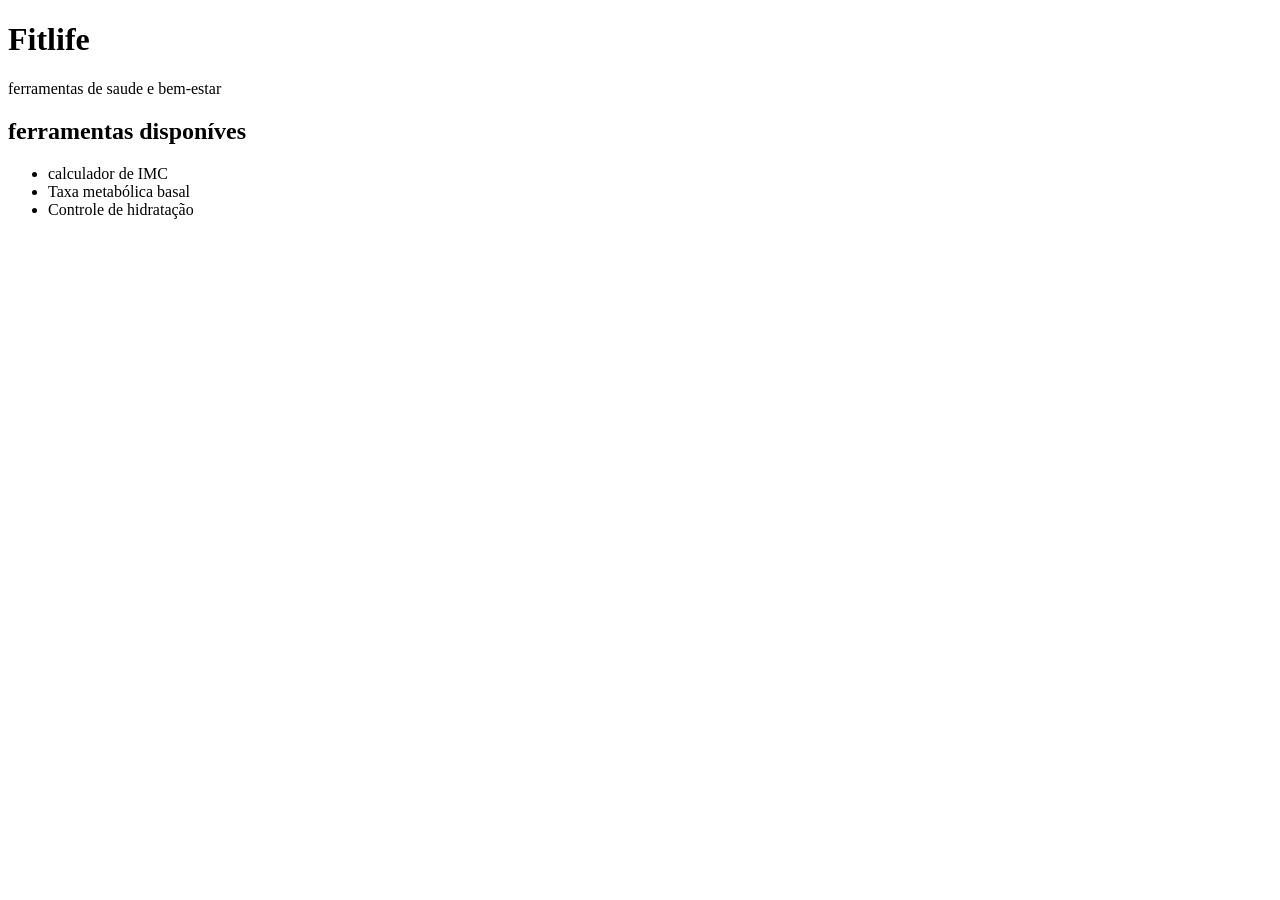
==== index.html @ 32861d5e "first commit" ====
<!DOCTYPE html>
<html lang="en">
<head>
    <meta charset="UTF-8">
    <meta name="viewport" content="width=device-width, initial-scale=1.0">
    <title>fitlife</title>
</head>
<body>


    <h1>Fitlife</h1>
    
    <p>ferramentas de saude e bem-estar</p>

    <h2>ferramentas disponíves</h2>

    <ul>
        <li>calculador de IMC</li>
        <li>Taxa metabólica basal</li>
        <li>Controle de hidratação</li>
    </ul>

</body>
</html>
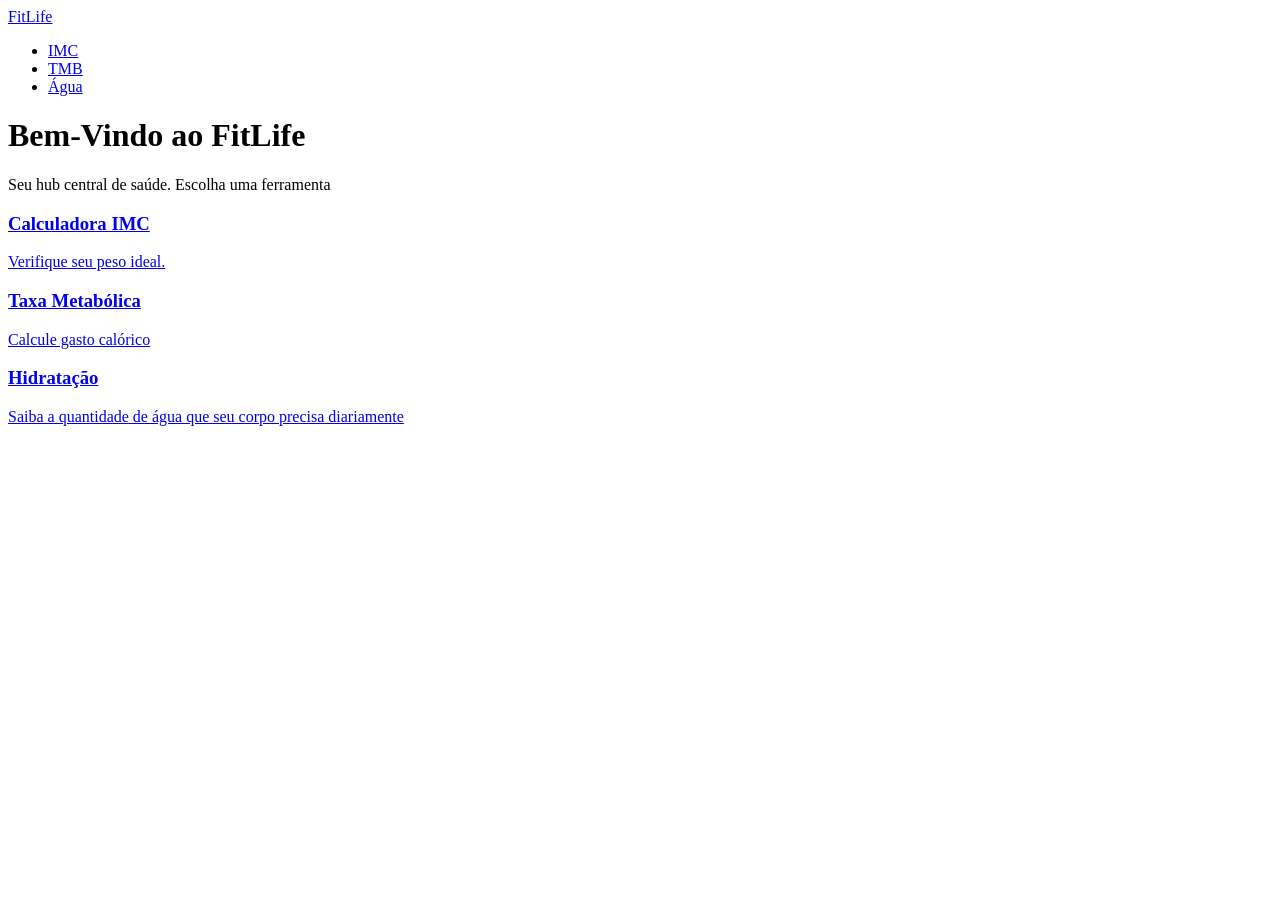
==== commit ed83670b: "finalizado html index.html" ====
--- a/index.html
+++ b/index.html
@@ -1,24 +1,55 @@
 <!DOCTYPE html>
-<html lang="en">
+<html lang="pt-BR">
 <head>
-    <meta charset="UTF-8">
-    <meta name="viewport" content="width=device-width, initial-scale=1.0">
-    <title>fitlife</title>
+<meta charset="UTF-8">
+<meta name="viewport" content="width=device-width, initial-scale=1.0">
+<link rel="preconnect" href="https://fonts.googleapis.com">
+<link rel="preconnect" href="https://fonts.gstatic.com" crossorigin>
+<link href="https://fonts.googleapis.com/css2?family=Poppins:ital,wght@0,100;0,200;0,300;0,400;0,500;0,600;0,700;0,800;0,900;1,100;1,200;1,300;1,400;1,500;1,600;1,700;1,800;1,900&display=swap%22 rel="stylesheet">
+<title>Fitlife</title>
 </head>
-<body>
-
-
-    <h1>Fitlife</h1>
-    
-    <p>ferramentas de saude e bem-estar</p>
-
-    <h2>ferramentas disponíves</h2>
-
-    <ul>
-        <li>calculador de IMC</li>
-        <li>Taxa metabólica basal</li>
-        <li>Controle de hidratação</li>
-    </ul>
-
+<body style="font-family: Poppins;">
+ 
+    <nav>
+        <a href="index.html">FitLife</a>
+ 
+        <ul>
+            <li><a href="pages/imc.html">IMC</a></li>
+            <li><a href="pages/tmb.html">TMB</a></li>
+            <li><a href="pages/water.html">Água</a></li>
+        </ul>
+    </nav>
+ 
+    <header>
+        <h1>Bem-Vindo ao FitLife</h1>
+        <p>Seu hub central de saúde. Escolha uma ferramenta</p>
+    </header>
+   
+ 
+ 
+    <main>
+        <section>
+           
+            <a href="pages/imc.html">
+               
+                <h3>Calculadora IMC</h3>
+                <p>Verifique seu peso ideal.</p>
+            </a>
+            <a href="pages/tmb.html">
+               
+                <h3>Taxa Metabólica</h3>
+                <p>Calcule gasto calórico</p>
+            </a>
+            <a href="pages/water.html">
+               
+                <h3>Hidratação</h3>
+                <p>Saiba a quantidade de água que seu corpo precisa diariamente</p>
+            </a>
+ 
+        </section>
+    </main>
+ 
+ 
 </body>
-</html>+</html>
+ 
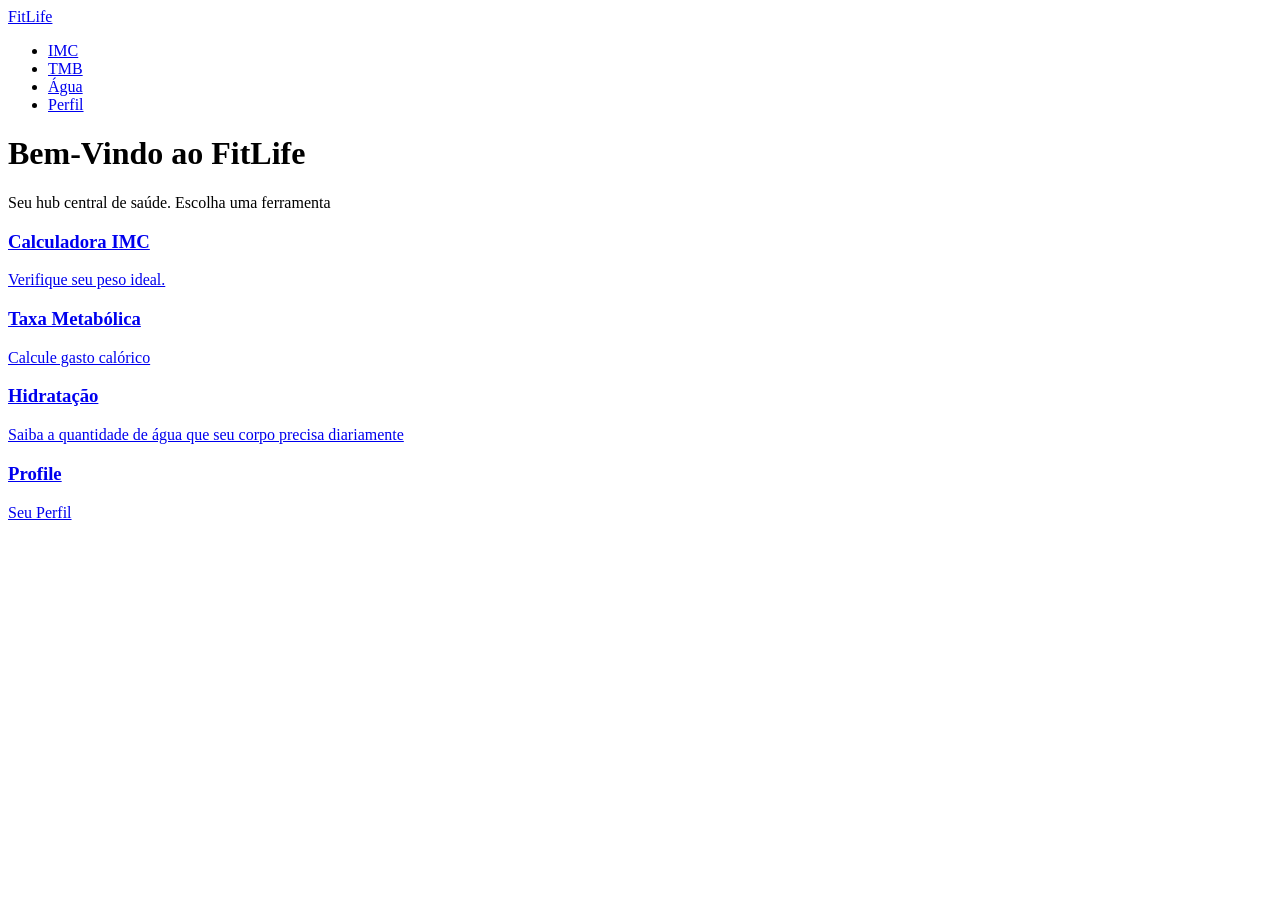
==== commit 4770940a: "adicionado profile.html" ====
--- a/index.html
+++ b/index.html
@@ -14,9 +14,10 @@
         <a href="index.html">FitLife</a>
  
         <ul>
-            <li><a href="pages/imc.html">IMC</a></li>
-            <li><a href="pages/tmb.html">TMB</a></li>
-            <li><a href="pages/water.html">Água</a></li>
+            <li><a href="paste/imc.html">IMC</a></li>
+            <li><a href="paste/tmb.html">TMB</a></li>
+            <li><a href="paste/water.html">Água</a></li>
+            <li><a href="paste/profile.html">Perfil</a></li>
         </ul>
     </nav>
  
@@ -30,20 +31,25 @@
     <main>
         <section>
            
-            <a href="pages/imc.html">
+            <a href="paste/imc.html">
                
                 <h3>Calculadora IMC</h3>
                 <p>Verifique seu peso ideal.</p>
             </a>
-            <a href="pages/tmb.html">
+            <a href="paste/tmb.html">
                
                 <h3>Taxa Metabólica</h3>
                 <p>Calcule gasto calórico</p>
             </a>
-            <a href="pages/water.html">
+            <a href="paste/water.html">
                
                 <h3>Hidratação</h3>
                 <p>Saiba a quantidade de água que seu corpo precisa diariamente</p>
+            </a>
+            <a href="paste/profile.html">
+                
+                <h3>Profile</h3>
+                <p>Seu Perfil</p>
             </a>
  
         </section>
@@ -51,5 +57,4 @@
  
  
 </body>
-</html>
- +</html>
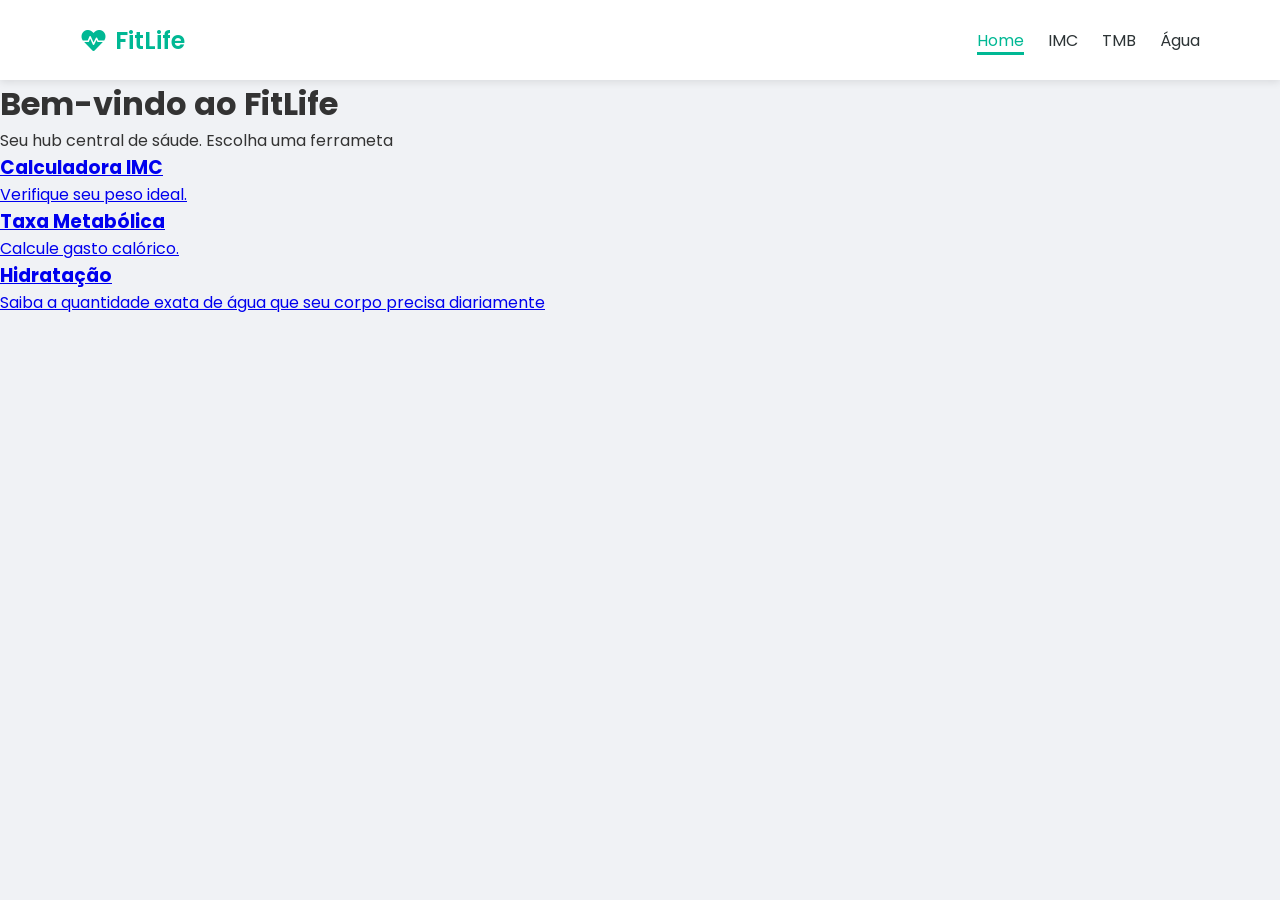
==== commit 140b4e1b: "iniciando css" ====
--- a/index.html
+++ b/index.html
@@ -1,60 +1,55 @@
 <!DOCTYPE html>
 <html lang="pt-BR">
 <head>
-<meta charset="UTF-8">
-<meta name="viewport" content="width=device-width, initial-scale=1.0">
-<link rel="preconnect" href="https://fonts.googleapis.com">
-<link rel="preconnect" href="https://fonts.gstatic.com" crossorigin>
-<link href="https://fonts.googleapis.com/css2?family=Poppins:ital,wght@0,100;0,200;0,300;0,400;0,500;0,600;0,700;0,800;0,900;1,100;1,200;1,300;1,400;1,500;1,600;1,700;1,800;1,900&display=swap%22 rel="stylesheet">
-<title>Fitlife</title>
+    <meta charset="UTF-8">
+    <meta name="viewport" content="width=device-width, initial-scale=1.0">
+    <link rel="preconnect" href="https://fonts.googleapis.com">
+    <link rel="preconnect" href="https://fonts.gstatic.com" crossorigin>
+    <link rel="stylesheet" href="css/styles.css">
+    <link
+    rel="stylesheet"
+    href="https://cdnjs.cloudflare.com/ajax/libs/font-awesome/6.0.0/css/all.min.css"
+    />
+    <link href="https://fonts.googleapis.com/css2?family=Poppins:ital,wght@0,100;0,200;0,300;0,400;0,500;0,600;0,700;0,800;0,900;1,100;1,200;1,300;1,400;1,500;1,600;1,700;1,800;1,900&display=swap" rel="stylesheet">
+    <title>Fitlife</title>
 </head>
-<body style="font-family: Poppins;">
+<body>  
  
     <nav>
-        <a href="index.html">FitLife</a>
+        <a class="logo" href="index.html">
+            <i class="fas fa-heartbeat"></i> FitLife
+        </a>
  
-        <ul>
-            <li><a href="paste/imc.html">IMC</a></li>
-            <li><a href="paste/tmb.html">TMB</a></li>
-            <li><a href="paste/water.html">Água</a></li>
-            <li><a href="paste/profile.html">Perfil</a></li>
+        <ul class="nav-links">
+            <li><a class="nav-link" id="nav-active" href="index.html">Home</a></li>
+            <li><a class="nav-link" href="pages/imc.html">IMC</a></li>
+            <li><a class="nav-link" href="pages/tmb.html">TMB</a></li>
+            <li><a class="nav-link" href="pages/water.html">Água</a></li>
         </ul>
     </nav>
  
     <header>
-        <h1>Bem-Vindo ao FitLife</h1>
-        <p>Seu hub central de saúde. Escolha uma ferramenta</p>
+        <h1>Bem-vindo ao FitLife</h1>
+        <p>Seu hub central de sáude. Escolha uma ferrameta</p>
     </header>
-   
- 
  
     <main>
         <section>
-           
-            <a href="paste/imc.html">
-               
+            <a href="pages/imc.html">
                 <h3>Calculadora IMC</h3>
                 <p>Verifique seu peso ideal.</p>
             </a>
-            <a href="paste/tmb.html">
-               
+            <a href="pages/tmb.html">
                 <h3>Taxa Metabólica</h3>
-                <p>Calcule gasto calórico</p>
+                <p>Calcule gasto calórico.</p>
             </a>
-            <a href="paste/water.html">
-               
+            <a href="pages/water.html">
                 <h3>Hidratação</h3>
-                <p>Saiba a quantidade de água que seu corpo precisa diariamente</p>
+                <p>Saiba a quantidade exata de água que seu corpo precisa diariamente</p>
             </a>
-            <a href="paste/profile.html">
-                
-                <h3>Profile</h3>
-                <p>Seu Perfil</p>
-            </a>
- 
         </section>
     </main>
  
- 
 </body>
-</html>+</html>
+ 
--- a/css/styles.css
+++ b/css/styles.css
@@ -0,0 +1,51 @@
+* {
+    margin: 0;
+    padding: 0;
+    box-sizing: border-box;
+}
+ 
+body {
+    font-family: 'Poppins', sans-serif;
+    background-color: #f0f2f5;
+    color: #333
+}
+ 
+nav {
+    /* flexbox */
+    display: flex;
+    justify-content: space-between;
+    align-items: center;
+ 
+    height: 80px;
+    background-color: #fff;
+    padding: 0 80px;
+    box-shadow: 0 2px 8px rgba(0 , 0, 0, 0.1);
+}
+ 
+.logo {
+    /* flexbox */
+    display: flex;
+    align-items: center;
+    gap: 8px;
+    font-size:24px;
+    color: #00b894;
+    text-decoration: none;
+    font-weight: 600;
+}
+ 
+.nav-links {
+    display: flex;
+    list-style: none;
+    gap: 24px
+}
+ 
+.nav-link {
+    text-decoration: none;
+    color: #2d3436;
+    font-size: 16px;
+}
+ 
+#nav-active {
+    border-bottom: 3px #00b894 solid;
+    color: #00b894
+}
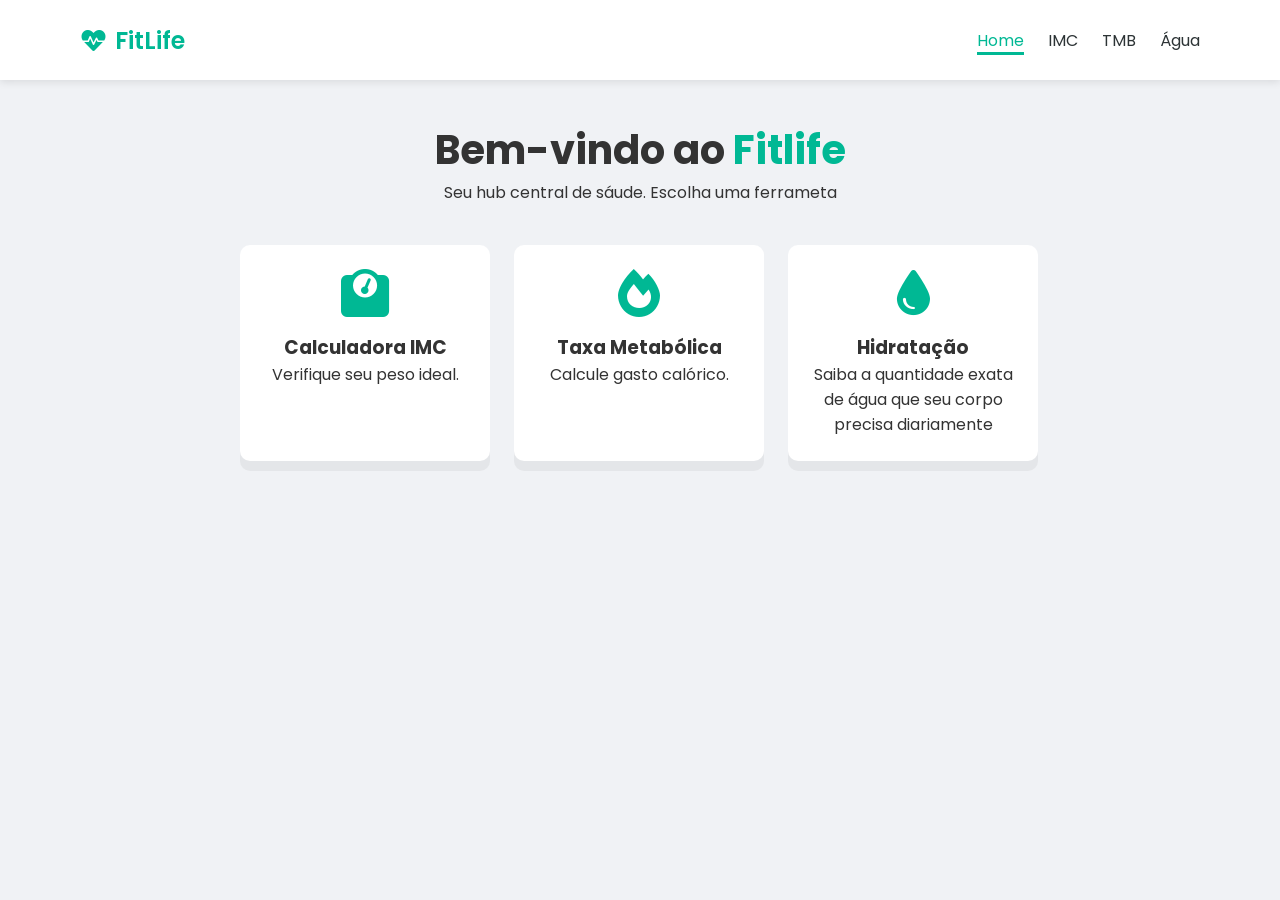
==== commit e4931e0e: "adicionado estilizacao na pagina home" ====
--- a/index.html
+++ b/index.html
@@ -28,22 +28,25 @@
         </ul>
     </nav>
  
-    <header>
-        <h1>Bem-vindo ao FitLife</h1>
+    <header class="header-container">
+        <h1>Bem-vindo ao <span>Fitlife</span></h1>
         <p>Seu hub central de sáude. Escolha uma ferrameta</p>
     </header>
  
     <main>
-        <section>
-            <a href="pages/imc.html">
+        <section class="cards-section">
+            <a class="feature-card" href="pages/imc.html">
+                <i class="fas fa-weight"></i>
                 <h3>Calculadora IMC</h3>
                 <p>Verifique seu peso ideal.</p>
             </a>
-            <a href="pages/tmb.html">
+            <a class="feature-card" href="pages/tmb.html">
+                <i class="fas fa-fire"></i>
                 <h3>Taxa Metabólica</h3>
                 <p>Calcule gasto calórico.</p>
             </a>
-            <a href="pages/water.html">
+            <a class="feature-card" href="pages/water.html">
+                <i class="fas fa-tint"></i>
                 <h3>Hidratação</h3>
                 <p>Saiba a quantidade exata de água que seu corpo precisa diariamente</p>
             </a>
--- a/css/styles.css
+++ b/css/styles.css
@@ -44,8 +44,58 @@
     color: #2d3436;
     font-size: 16px;
 }
+
+.nav-link:hover {
+    color: #00b894;
+}
  
 #nav-active {
     border-bottom: 3px #00b894 solid;
     color: #00b894
-}+}
+
+.header-container {
+    text-align: center;
+    padding: 40px 0px;
+}
+
+.header-container h1 {
+    font-size: 40px;
+}
+
+.header-container span {
+    color: #00b894;
+}
+
+main {
+    width: 800px;
+    margin: 0 auto;
+}
+
+.cards-section {
+    display: flex;
+    gap: 24px;
+    text-align: center;
+}
+
+.feature-card {
+    background-color: #fff;
+    color: #333;
+    padding: 24px;
+    border-radius: 10px;
+    text-align: center;
+    text-decoration: none;
+    box-shadow: 0 10px rgb(0, 0, 0, 0.05);
+    width: 250px;
+}
+
+.feature-card:hover {
+    border: 2px solid #00b894;
+}
+
+.feature-card i {
+    font-size: 48px;
+    color: #00b894;
+    margin-bottom: 16px;
+}
+
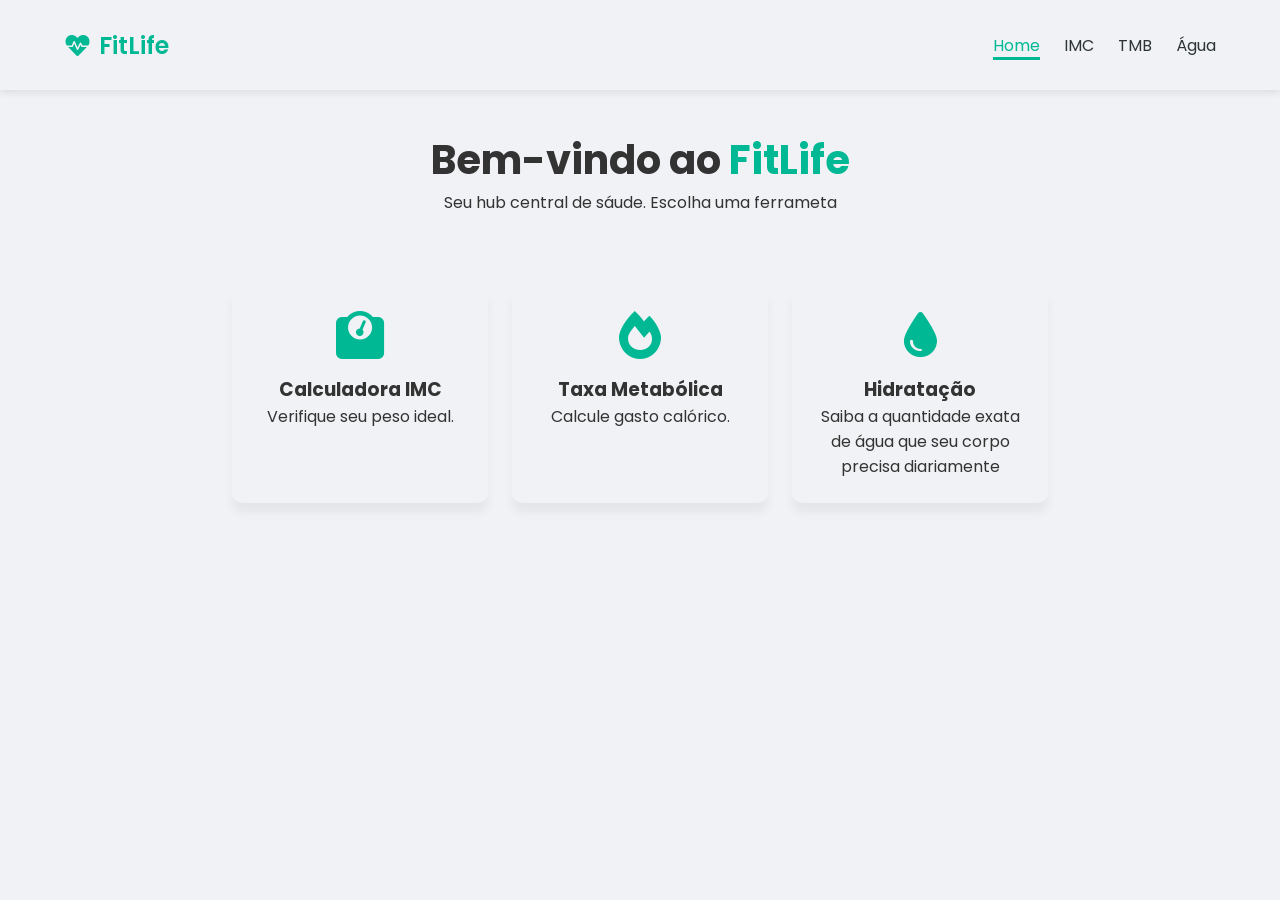
==== commit 9170b1e2: "resposnsividade" ====
--- a/index.html
+++ b/index.html
@@ -29,7 +29,7 @@
     </nav>
  
     <header class="header-container">
-        <h1>Bem-vindo ao <span>Fitlife</span></h1>
+        <h1>Bem-vindo ao <span>FitLife</span></h1>
         <p>Seu hub central de sáude. Escolha uma ferrameta</p>
     </header>
  
@@ -40,11 +40,13 @@
                 <h3>Calculadora IMC</h3>
                 <p>Verifique seu peso ideal.</p>
             </a>
+ 
             <a class="feature-card" href="pages/tmb.html">
                 <i class="fas fa-fire"></i>
                 <h3>Taxa Metabólica</h3>
                 <p>Calcule gasto calórico.</p>
             </a>
+ 
             <a class="feature-card" href="pages/water.html">
                 <i class="fas fa-tint"></i>
                 <h3>Hidratação</h3>
--- a/css/styles.css
+++ b/css/styles.css
@@ -1,3 +1,18 @@
+:root {
+    --primary-color: #00b894;
+    --primary-dark: #019477;
+    --secondary-color: #2d3436;
+    --background-color: #f0f2f5;
+    --card-color: #ffffff;
+    --text-color: #333333;
+    --muted-color: #636e72;
+    --danger-color: #d63031;
+    --water-color: #0984e3;
+    --border-color: #dfe6e9;
+ 
+    --shadow-md:0 10px 10px rgba(0, 0, 0, 0.05);
+}
+ 
 * {
     margin: 0;
     padding: 0;
@@ -6,8 +21,8 @@
  
 body {
     font-family: 'Poppins', sans-serif;
-    background-color: #f0f2f5;
-    color: #333
+    background-color: var(--background-color);
+    color: var(--text-color)
 }
  
 nav {
@@ -16,9 +31,9 @@
     justify-content: space-between;
     align-items: center;
  
-    height: 80px;
-    background-color: #fff;
-    padding: 0 80px;
+    height: 10vh;
+    background-color: var(--background-color);
+    padding: 0 5%;
     box-shadow: 0 2px 8px rgba(0 , 0, 0, 0.1);
 }
  
@@ -26,9 +41,9 @@
     /* flexbox */
     display: flex;
     align-items: center;
-    gap: 8px;
-    font-size:24px;
-    color: #00b894;
+    gap: 0.5rem;
+    font-size: 1.5rem;
+    color: var(--primary-color);
     text-decoration: none;
     font-weight: 600;
 }
@@ -36,66 +51,129 @@
 .nav-links {
     display: flex;
     list-style: none;
-    gap: 24px
+    gap: 1.5rem;
 }
  
 .nav-link {
     text-decoration: none;
-    color: #2d3436;
-    font-size: 16px;
+    color: var(--secondary-color);
+    font-size: 1rem;
 }
-
+ 
 .nav-link:hover {
-    color: #00b894;
+    color: var(--primary-color);
 }
  
 #nav-active {
-    border-bottom: 3px #00b894 solid;
-    color: #00b894
+    border-bottom: 3px var(--primary-color) solid;
+    color: var(--primary-color)
 }
-
+ 
 .header-container {
     text-align: center;
-    padding: 40px 0px;
+    padding: 2.5rem 0;
 }
-
+ 
 .header-container h1 {
-    font-size: 40px;
+    font-size: 2.5rem;
 }
-
+ 
 .header-container span {
-    color: #00b894;
+    color: var(--primary-color);
 }
-
+ 
 main {
-    width: 800px;
+    width: 80vw;
     margin: 0 auto;
+    padding: 2rem 0;
 }
-
+ 
 .cards-section {
     display: flex;
-    gap: 24px;
+    justify-content: center;
+    flex-wrap: wrap;
+    gap: 1.5rem;
     text-align: center;
 }
-
+ 
 .feature-card {
-    background-color: #fff;
-    color: #333;
-    padding: 24px;
+    background-color: var(--background-color);
+    color: var(--text-color);
+    padding: 1.5rem;
     border-radius: 10px;
     text-align: center;
     text-decoration: none;
-    box-shadow: 0 10px rgb(0, 0, 0, 0.05);
-    width: 250px;
+    box-shadow: var(--shadow-md);
+    width: 16rem;
 }
-
+ 
 .feature-card:hover {
-    border: 2px solid #00b894;
+    border: 2px solid var(--primary-color);
 }
-
+ 
 .feature-card i {
-    font-size: 48px;
-    color: #00b894;
-    margin-bottom: 16px;
+    font-size: 3rem;
+    color: var(--primary-color);
+    margin-bottom: 1rem;
 }
-
+ 
+.tool-container {
+    display: flex;
+    flex-direction: column;
+    gap: 1rem;
+ 
+    width: 100%;
+    padding: 2rem;
+ 
+    background-color: var(--card-color);
+    box-shadow: var(--shadow-md);
+    border-radius: 10px;
+}
+ 
+.tool-container-title {
+    text-align: center;
+}
+ 
+.tool-container-title h2 {
+    color: var(--secondary-color);
+    font-size: 1.8rem;
+}
+ 
+.tool-container form {
+    display: flex;
+    flex-direction: column;
+    gap: 1rem;
+}
+ 
+.form-group {
+    display: flex;
+    flex-direction: column;
+    gap: 0.5rem;
+}
+ 
+.form-group label {
+    font-weight: 600;
+    color: var(--secondary-color);
+}
+ 
+.form-group input {
+    padding: 0.8rem;
+    border: 2px solid var(--border-color);
+    border-radius: 10px;
+    font-size: 1rem;
+    font-family: inherit;
+}
+ 
+.action-btn {
+    padding: 0,8rem 1rem;
+    background-color: var(--primary-color);
+    color: var(--card-color);
+    border: none;
+    border-radius: 10px;
+    font-size: 1rem;
+    font-weight: 600;
+    font-family: inherit;
+    cursor: pointer;
+    text-decoration: none;
+    text-align: center;
+}
